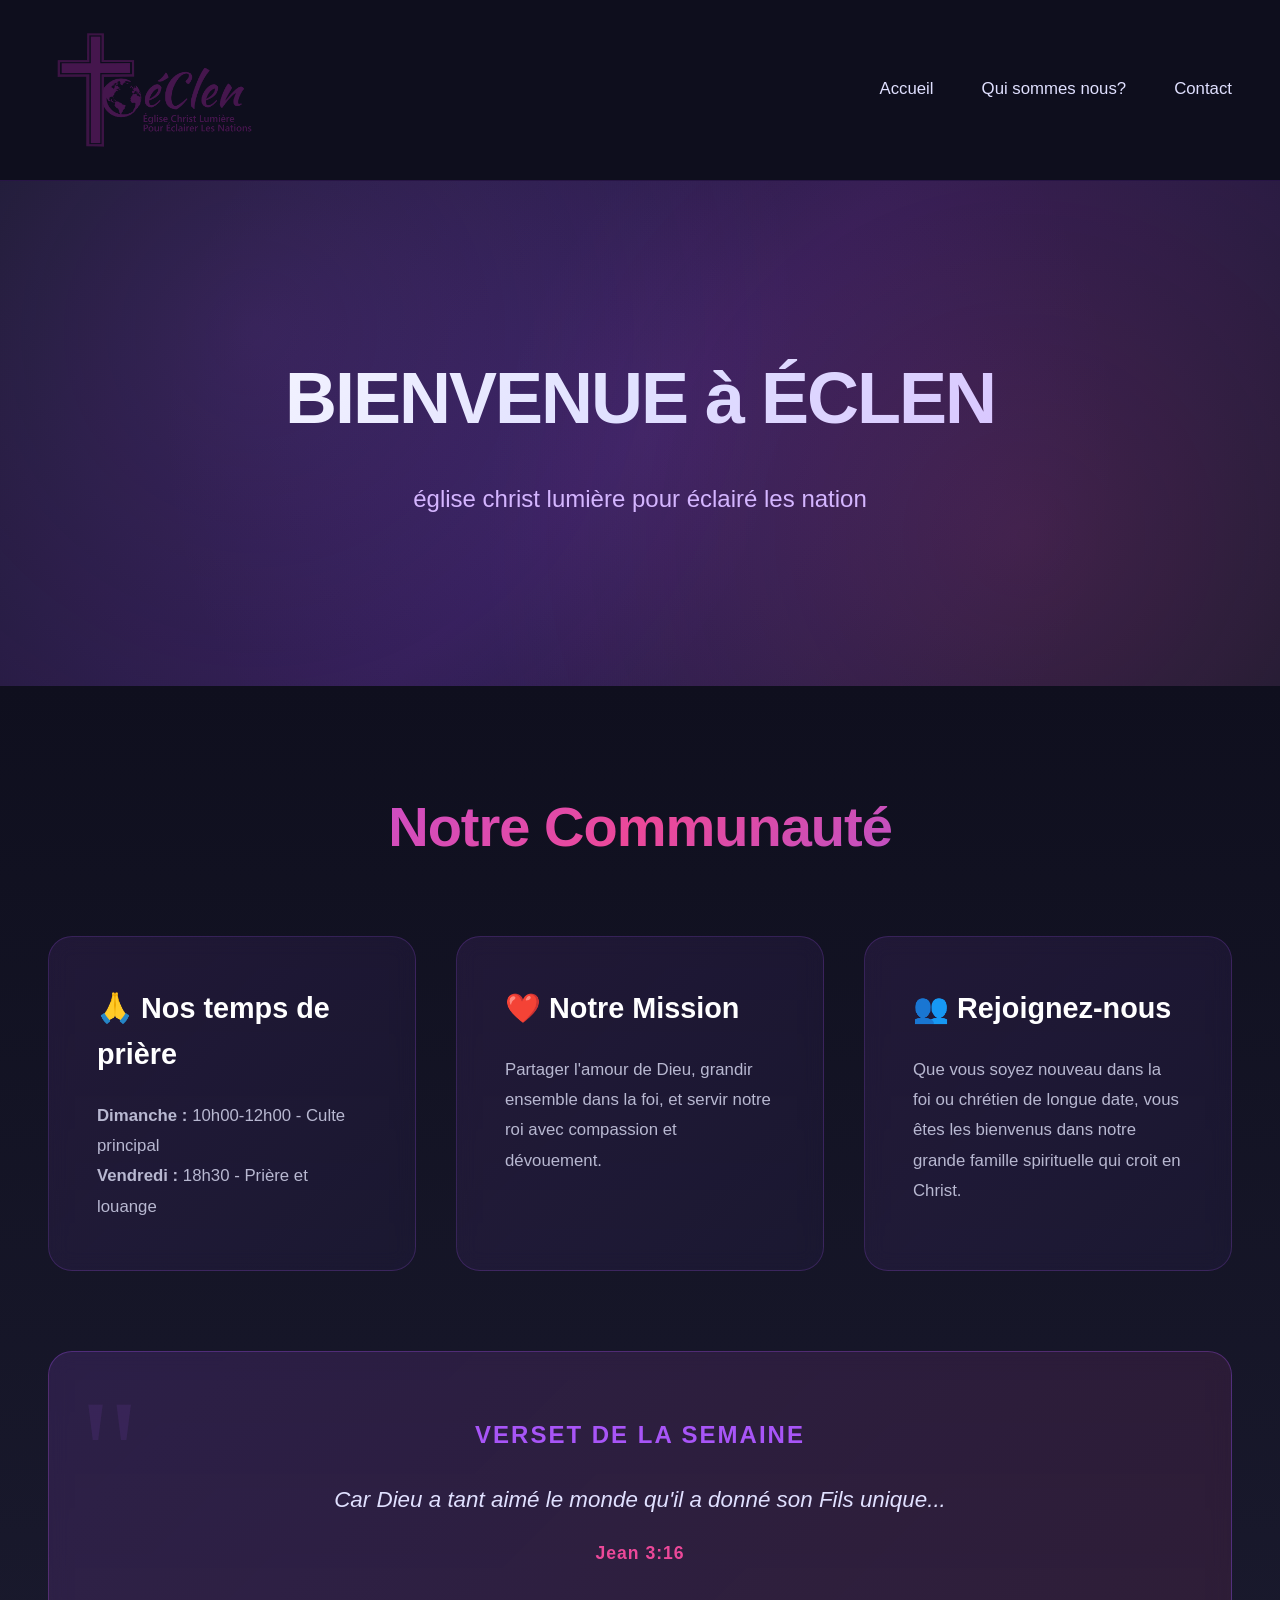
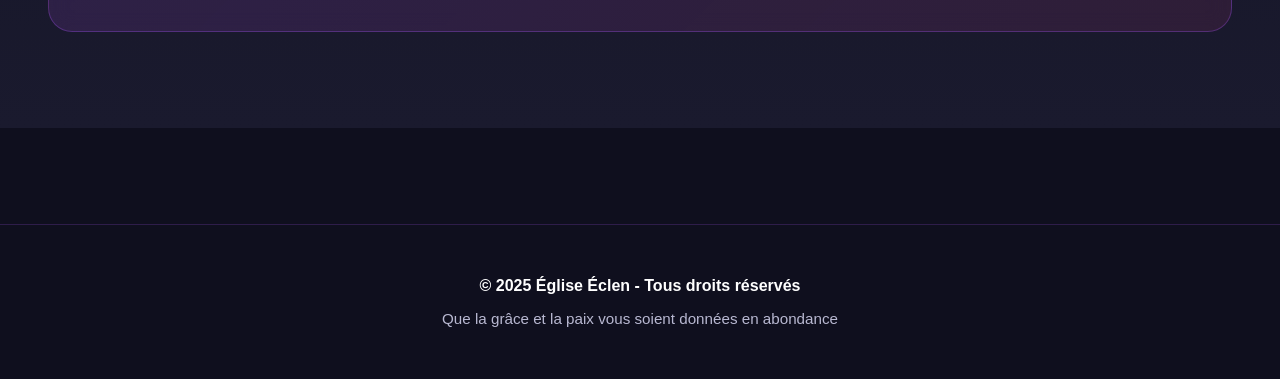
==== index.html @ d3961e93 "changement du nom de fichier index" ====
<!DOCTYPE html>
<html lang="fr">
<head>
    <meta charset="UTF-8">
    <meta name="viewport" content="width=device-width, initial-scale=1.0">
    <link rel="stylesheet" type="text/css" href="site-éclen.css">
    <script src="https://kit.fontawesome.com/113e359741.js" crossorigin="anonymous"></script>
    <title>Église Éclen Christ Lumière - Bienvenue</title>
</head>
<body>
    <header>
        <nav aria-label="Navigation principale">
            <img class="logo-taille" src="/image site-éclen/logo2.png" alt="Logo Éclen" class="logo-img">
            <!-- <div class="logo"><span class="logo-badge" aria-hidden="true">✝</span> Église Éclen Christ Lumière</div> -->
            <ul class="nav-links" role="menubar">
                <li role="none"><a role="menuitem" href="#" data-section="accueil" aria-label="Aller à l'accueil">Accueil</a></li>
                <li role="none"><a role="menuitem" href="#" data-section="Qui sommes nous?" aria-label="Aller à Qui sommes nous?">Qui sommes nous?</a></li>
                <li role="none"><a role="menuitem" href="#" data-section="contact" aria-label="Aller au contact">Contact</a></li>
            </ul>
        </nav>
    </header>

    <div class="hero" id="hero-section">
        <div class="hero-content">
            <h1>BIENVENUE à ÉCLEN</h1>
            <p>église christ lumière pour éclairé les nation</p>
        </div>
    </div>

    <div id="accueil" class="section active">
        <h2 class="section-title">Notre Communauté</h2>
        
        <div class="card-grid">
            <div class="card">
                <h3>🙏 Nos temps de prière</h3>
                <p><strong>Dimanche :</strong> 10h00-12h00 - Culte principal<br>
                <strong>Vendredi :</strong> 18h30 - Prière et louange</p>
            </div>

            <div class="card">
                <h3>❤️ Notre Mission</h3>
                <p>Partager l'amour de Dieu, grandir ensemble dans la foi, et servir notre roi avec compassion et dévouement.</p>
            </div>

            <div class="card">
                <h3>👥 Rejoignez-nous</h3>
                <p>Que vous soyez nouveau dans la foi ou chrétien de longue date, vous êtes les bienvenus dans notre grande famille spirituelle qui croit en Christ.</p>
            </div>
        </div>

        <div class="verse-box">
            <h3>Verset de la Semaine</h3>
            <p id="verseText">Chargement du verset...</p>
            <p id="verseRef" style="font-weight:600; margin-top:0.4rem;"></p>
        </div>
    </div>

    <div id="Qui sommes nous?" class="section">
        <h2 class="section-title">Qui sommes Nous?</h2>

        <div class="doc-section">
            <h3>📖 Enseignements Bibliques</h3>
            <p>Accédez à nos études bibliques, sermons enregistrés et ressources pour approfondir votre foi. Nos enseignements couvrent l'Ancien et le Nouveau Testament avec des applications pratiques pour la vie quotidienne.</p>
        </div>

        <div class="doc-section">
            <h3>📅 Calendrier des Événements</h3>
            <p><strong>évènement spécial :</strong></p>
            <ul>
                <li>5 : 7 Décembre : Séminaire : les exploits de la foi opérant dans l'église<picture>
                    <source media=""srcset="">
                    <img src="" alt="">
                </picture></li>
                <li>31 Décembre : La nuit des merveilles</li>
            </ul>
            <p style="margin-top: 1rem;"><strong>évènement d'église :</strong></p>
            <ul>
                <li>3 novembre : Réunion entre jeunes</li>
                <li>17 novembre : Sortie entre jeunes</li>
            </ul>
        </div>

        <div class="doc-section">
            <h3>🎓 les différents pôles</h3>
                        <ul>
                <li>l'évangélisation : l'évangélisation consiste à ramener des persones dans des église afin qu'il puisse voir si la parole que le pasteur peut utiliser va leur plaire ou pas. Elle sert aussi a apprenre dieux et montré que ses lui le vrai sauveur.<picture>
                    <source media=""srcset="">
                    <img src="" alt="">
                </picture></li>
                <li>École du dimanche : Les enfants sont très bien encadré avec de belle activités et de belle récompense et de bon animateur qui leur apprend tout sur la Bible.</li>
                <li>groupe musicale : ceci est un groupe auquelles vous jouer de la musique avec du piano, de la batterie, de la guitare et pleins d'autes instrument pour vivre votre culte d'une façon différente toutes tant vous amusant.</li>
                <li>Les cours de baptème : le baptème permet d'effacer les pécher et d'enter dans un nouveau monde avec dieux et permer ensuite de prendre la gouter qui est présenter par une responsable.</li>
            </ul>
            <p style="margin-top: 1rem;"><strong>groupes des jeunes :</strong></p>
            <ul>
                <li>la communication : il servent a publiés les vidéos sur le réseaux sociaux, gère les lives : youtube, instagram, facebook et tiktok et gère les photos du pasteur ainsi que ses interview.</li>
                <li>Les JGF(jeunes gens vous êtes fort) : groupes de prières pour les jeunes, il font des sortie pique-nique, des cultes des jeunes et plein d'activités. Et ses accèsible a tout le jeunes.</li>
            </ul>
        </div>
        

        <div class="doc-section">
            <h3>💒 Histoire de notre Église</h3>
            <p>Après avoir reçu le Seigneur Jésus-Christ en avril 2007, le Pasteur Davy-Gael Mouélé reçoit l'appel au ministère dans une vision durant la nuit du 20 janvier 2008, dans laquelle, le Seigneur lui donne la mission d'enseigner sa parole dans l'église. Cette vision sera confirmée le lendemain par l'Apotre Alain Patrick Tsengué, orateur invité dans leur église. Dès cet instant, sa vie et ses priorités vont changer, pour courrir derrière sa vocation en Christ. 10 ans plus tard en 2018, à Toulouse, lors de la Conférence Donne-toi tout entier, de l'évêque Dag Haward Mills, qu'il va entendre le Seigneur lui dire de commencer une église, qui sera en 2020. C'est ainsi que ÉCLEN débute avec un petit groupe de fidèles réunis dans une maison. Très vite, ils se retrouvent à 17 personnes dans la maison du couple pastoral, et envisage de trouver une salle de culte à Launaguet, lieu dans lequel l'église se développe jusqu'à 40 personnes et en 2023, le Saint-Esprit met dans le coeur de son serviteur, la vision de croissance sur sept ans en lui disant " LE PLUS PETIT DEVIENDRA UN MILLIER..." Ésaïe 60:22. A partir de cette parole prophétique, l'église adopte un plan de croissance 2023-2030, dont les premières étapes seront l'accès à un lieu de culte plus stable, ce qui deviendra le cas à l'adresse actuelle, et par la formation des membres afin de les transformer en disciples et en leaders équipés pour la moisson des âmes à la gloire du Seigneur Jésus-Christ. La vision de ÉCLEN est celle que tout chrétien doit "BRILLER EN CHRIST POUR LE RÉVÉLER AU MONDE" </p>
        </div>

        <div class="doc-section">
            <h3>📝 Déclaration de Foi</h3>
            <p>Nous croyons en un seul Dieu, Père, Fils et Saint-Esprit. Nous croyons en la Bible comme Parole inspirée de Dieu. Nous croyons au salut par la grâce, par le moyen de la foi en Jésus-Christ. Nous croyons en l'Église comme corps du Christ.</p>
        </div>
    </div>

    <div id="contact" class="section">
        <h2 class="section-title">Contactez-nous</h2>
        
        <div class="contact-form">
            <div class="success-message" id="successMessage" style="display:none;">
                ✓ Merci pour votre message ! Nous vous répondrons le plus rapidement possible.
            </div>
            
            <form id="contactForm" novalidate>
                <div class="form-group">
                    <label for="nom">Nom complet *</label>
                    <input type="text" id="nom" name="nom" required aria-required="true" aria-label="Nom complet">
                </div>

                <div class="form-group">
                    <label for="email">Email *</label>
                    <input type="email" id="email" name="email" required aria-required="true" aria-label="Adresse email">
                </div>

                <div class="form-group">
                    <label for="telephone">Téléphone</label>
                    <input type="tel" id="telephone" name="telephone" aria-label="Numéro de téléphone">
                </div>

                <div class="form-group">
                    <label for="sujet">Sujet *</label>
                    <input type="text" id="sujet" name="sujet" required aria-required="true" aria-label="Sujet du message">
                </div>

                <div class="form-group">
                    <label for="message">Message *</label>
                    <textarea id="message" name="message" required aria-required="true" aria-label="Message"></textarea>
                </div>

                <button type="submit" class="btn" aria-label="Envoyer le message">Envoyer le message</button>
            </form>
        </div>

        <div class="contact-info">
            <div class="info-card">
                <h4>📍 Adresse</h4>
                <p>5 rue de Montaugé<br>31200 Toulouse, France</p>
            </div>

            <div class="info-card">
                <h4>📞 Téléphone</h4>
                <p>+33 7 55 71 83 93</p>
            </div>

            <div class="info-card">
                <h4>✉️ Email</h4>
                <p>mdavygael@yahoo.fr</p>
            </div>

            <div class="info-card">
                <h4>chaîne des réseaux</h4>
                <div class="social-links">
                    <a href="https://youtube.com/@eclenchurch3410?si=pb3S9BUdx6TxLq3N" target="_blank" rel="noopener noreferrer" aria-label="Chaîne YouTube ÉCLEN">
                        <i class="fa-brands fa-youtube" aria-hidden="true"></i>
                        <span>Chaîne YouTube</span>
                    </a>

                    <a href="https://www.facebook.com/share/163xhKUa7B/?mibextid=wwXIfr" target="_blank" rel="noopener noreferrer" aria-label="Page Facebook ÉCLEN">
                        <i class="fa-brands fa-facebook" aria-hidden="true"></i>
                        <span>Chaîne Facebook</span>
                    </a>

                    <a href="https://www.instagram.com/eclenchurch/" target="_blank" rel="noopener noreferrer" aria-label="Instagram ÉCLEN">
                        <i class="fa-brands fa-instagram" aria-hidden="true"></i>
                        <span>Chaîne Instagram</span>
                    </a>

                    <a href="https://www.tiktok.com/@eclen.church31" target="_blank" rel="noopener noreferrer" aria-label="TikTok ÉCLEN">
                        <i class="fa-brands fa-tiktok" aria-hidden="true"></i>
                        <span>Chaîne TikTok</span>
                    </a>
                </div>
             </div>
        </div>
    </div>

    <footer>
        <p>&copy; 2025 Église Éclen - Tous droits réservés</p>
        <p style="margin-top: 0.5rem; font-size: 0.95rem;">Que la grâce et la paix vous soient données en abondance</p>
    </footer>

    <script type="text/javascript" src="https://cdn.jsdelivr.net/npm/@emailjs/browser@4/dist/email.min.js"></script>
    <script src="site-éclen.js"></script>
</body>
</html>
---- site-éclen.css ----
* {
            margin: 0;
            padding: 0;
            box-sizing: border-box;
        }

        a {
            outline: none;
            text-decoration: none;
        }

        a:link {
            color: white;
        }

        a:visited {
            color: white;
        }

        a:focus {
            color: #1a1a2e;
        }

        a:hover {
            color: rgba(191, 128, 250, 0.4);
            transition: width 0.3s ease;
        }

        body {
            font-family: 'Inter', -apple-system, BlinkMacSystemFont, 'Segoe UI', sans-serif;
            line-height: 1.6;
            color: #1a1a2e;
            background: #0f0f1e;
            overflow-x: hidden;
        }

        header {
            background: rgba(15, 15, 30, 0.95);
            backdrop-filter: blur(10px);
            border-bottom: 1px solid rgba(147, 51, 234, 0.2);
            padding: 1.5rem 0;
            position: sticky;
            top: 0;
            z-index: 1000;
            animation: slideDown 0.5s ease-out;
        }

        @keyframes slideDown {
            from {
                transform: translateY(-100%);
                opacity: 0;
            }
            to {
                transform: translateY(0);
                opacity: 1;
            }
        }

        nav {
            max-width: 1400px;
            margin: 0 auto;
            display: flex;
            justify-content: space-between;
            align-items: center;
            padding: 0 3rem;
        }

        .logo {
            font-size: 1.8rem;
            font-weight: 800;
            background: linear-gradient(135deg, #a855f7, #ec4899, #8b5cf6);
            -webkit-background-clip: text;
            -webkit-text-fill-color: transparent;
            background-clip: text;
            display: flex;
            align-items: center;
            gap: 0.7rem;
            letter-spacing: -0.5px;
        }

        /* remplacez la pseudo-élément .logo::before par une simple croix (plus petite, sans carré) */
        .logo-badge {
            display: inline-flex;
            align-items: center;
            justify-content: center;
            font-size: 1.6rem;       /* taille de la croix */
            font-weight: 700;
            color: #ec48ade5;          /* couleur de la croix */
            background: transparent; /* plus de fond */
            width: auto;
            height: auto;
            min-width: 0;
            padding: 0;
            border-radius: 0;
            box-shadow: none;
            margin-right: 0.5rem;
            line-height: 1;
            animation: none;
        }

        @keyframes glow {
            0%, 100% {
                filter: drop-shadow(0 0 10px rgba(168, 85, 247, 0.5));
            }
            50% {
                filter: drop-shadow(0 0 20px rgba(168, 85, 247, 0.8));
            }
        }

        .nav-links {
            display: flex;
            gap: 3rem;
            list-style: none;
        }

        .nav-links a {
            color: #e0e0ff;
            text-decoration: none;
            font-size: 1.05rem;
            font-weight: 500;
            position: relative;
            transition: all 0.3s ease;
        }

        .nav-links a::after {
            content: '';
            position: absolute;
            bottom: -5px;
            left: 0;
            width: 0;
            height: 2px;
            background: linear-gradient(90deg, #a855f7, #ec4899);
            transition: width 0.3s ease;
        }

        .nav-links a:hover {
            color: #a855f7;
        }

        .nav-links a:hover::after {
            width: 100%;
        }

        /* Styles réutilisables pour les liens de nav */
        .brand-links a,
        .nav-link {
        display: inline-flex;
        align-items: center;
        gap: 0.4rem;
        color: inherit;
        text-decoration: none;
        padding: 0.18rem 0.3rem;
        border-radius: 6px;
        transition: color .18s ease, background-color .18s ease, transform .08s ease;
        border-bottom: 2px solid transparent;
        }

        .brand-links a:hover,
        .brand-link:hover {
        color: #c00;
        background-color: rgba(255,0,0,0.04);
        transform: translateY(-1px);
        border-bottom-color: #FF0000;
        }

        .brand-links a:focus,
        .brand-link:focus {
        outline: 3px solid rgba(0,0,0,0.08);
        outline-offset: 3px;
        }

        /* ajustement icône */
        .brand-link .fa-youtube { font-size: 1.05em; }

        .hero {
            position: relative;
            background: linear-gradient(135deg, #1a1a2e 0%, #2d1b4e 50%, #1a1a2e 100%);
            color: white;
            text-align: center;
            padding: 10rem 2rem 8rem;
            overflow: hidden;
        }

        .hero::before {
            content: '';
            position: absolute;
            top: 0;
            left: 0;
            right: 0;
            bottom: 0;
            background: 
                radial-gradient(circle at 20% 30%, rgba(168, 85, 247, 0.15) 0%, transparent 50%),
                radial-gradient(circle at 80% 70%, rgba(236, 72, 153, 0.15) 0%, transparent 50%),
                radial-gradient(circle at 50% 50%, rgba(139, 92, 246, 0.1) 0%, transparent 70%);
            animation: pulse 8s ease-in-out infinite;
        }

        @keyframes pulse {
            0%, 100% {
                opacity: 0.5;
            }
            50% {
                opacity: 1;
            }
        }

        .hero-content {
            position: relative;
            z-index: 1;
        }

        .hero h1 {
            font-size: 4.5rem;
            margin-bottom: 1.5rem;
            font-weight: 900;
            background: linear-gradient(135deg, #ffffff, #e0e0ff, #d4b5ff);
            -webkit-background-clip: text;
            -webkit-text-fill-color: transparent;
            background-clip: text;
            animation: fadeInUp 1s ease-out;
            letter-spacing: -2px;
        }

        @keyframes fadeInUp {
            from {
                opacity: 0;
                transform: translateY(30px);
            }
            to {
                opacity: 1;
                transform: translateY(0);
            }
        }

        .hero p {
            font-size: 1.5rem;
            margin-bottom: 2.5rem;
            color: #d4b5ff;
            animation: fadeInUp 1s ease-out 0.2s both;
            font-weight: 300;
        }

        .section {
            max-width: 1400px;
            margin: 0 auto;
            padding: 6rem 3rem;
            display: none;
            background: linear-gradient(180deg, #0f0f1e 0%, #1a1a2e 100%);
        }

        .section.active {
            display: block;
            animation: fadeIn 0.5s ease-out;
        }

        @keyframes fadeIn {
            from {
                opacity: 0;
            }
            to {
                opacity: 1;
            }
        }

        .section-title {
            text-align: center;
            color: #ffffff;
            margin-bottom: 4rem;
            font-size: 3.5rem;
            font-weight: 800;
            background: linear-gradient(135deg, #a855f7, #ec4899, #8b5cf6);
            -webkit-background-clip: text;
            -webkit-text-fill-color: transparent;
            background-clip: text;
            letter-spacing: -1px;
        }

        .card-grid {
            display: grid;
            grid-template-columns: repeat(auto-fit, minmax(350px, 1fr));
            gap: 2.5rem;
            margin-top: 3rem;
        }

        .card {
            background: linear-gradient(135deg, rgba(168, 85, 247, 0.1), rgba(139, 92, 246, 0.05));
            backdrop-filter: blur(10px);
            border: 1px solid rgba(168, 85, 247, 0.2);
            padding: 3rem;
            border-radius: 24px;
            transition: all 0.4s cubic-bezier(0.4, 0, 0.2, 1);
            position: relative;
            overflow: hidden;
        }

        .card::before {
            content: '';
            position: absolute;
            top: 0;
            left: 0;
            right: 0;
            bottom: 0;
            background: linear-gradient(135deg, rgba(168, 85, 247, 0.1), rgba(236, 72, 153, 0.1));
            opacity: 0;
            transition: opacity 0.4s ease;
        }

        .card:hover {
            transform: translateY(-10px) scale(1.02);
            border-color: rgba(168, 85, 247, 0.5);
            box-shadow: 0 20px 60px rgba(168, 85, 247, 0.3);
        }

        .card:hover::before {
            opacity: 1;
        }

        .card h3 {
            color: #ffffff;
            margin-bottom: 1.5rem;
            font-size: 1.8rem;
            font-weight: 700;
            position: relative;
            z-index: 1;
        }

        .card p {
            color: #b8b8d1;
            line-height: 1.8;
            font-size: 1.05rem;
            position: relative;
            z-index: 1;
        }

        .doc-section {
            background: linear-gradient(135deg, rgba(168, 85, 247, 0.15), rgba(139, 92, 246, 0.1));
            backdrop-filter: blur(10px);
            padding: 2.5rem;
            border-radius: 20px;
            margin-bottom: 2.5rem;
            border-left: 4px solid #a855f7;
            border: 1px solid rgba(168, 85, 247, 0.3);
            transition: all 0.3s ease;
        }

        .doc-section:hover {
            transform: translateX(10px);
            border-color: #a855f7;
            box-shadow: -10px 0 30px rgba(168, 85, 247, 0.2);
        }

        .doc-section h3 {
            color: #ffffff;
            margin-bottom: 1.2rem;
            font-size: 1.6rem;
            font-weight: 700;
        }

        .doc-section p, .doc-section ul {
            color: #b8b8d1;
            line-height: 1.8;
        }

        .doc-section ul {
            margin-left: 2rem;
            margin-top: 1rem;
        }

        .doc-section li {
            margin-bottom: 0.5rem;
        }

        .contact-form {
            max-width: 700px;
            margin: 3rem auto;
            background: linear-gradient(135deg, rgba(168, 85, 247, 0.1), rgba(139, 92, 246, 0.05));
            backdrop-filter: blur(10px);
            padding: 3rem;
            border-radius: 24px;
            border: 1px solid rgba(168, 85, 247, 0.2);
            box-shadow: 0 10px 40px rgba(168, 85, 247, 0.2);
        }

        .form-group {
            margin-bottom: 2rem;
        }

        .form-group label {
            display: block;
            margin-bottom: 0.8rem;
            color: #e0e0ff;
            font-weight: 600;
            font-size: 1.05rem;
        }

        .form-group input,
        .form-group textarea {
            width: 100%;
            padding: 1rem 1.2rem;
            background: rgba(26, 26, 46, 0.6);
            border: 2px solid rgba(168, 85, 247, 0.3);
            border-radius: 12px;
            font-family: inherit;
            color: #ffffff;
            font-size: 1rem;
            transition: all 0.3s ease;
        }

        .form-group input:focus,
        .form-group textarea:focus {
            outline: none;
            border-color: #a855f7;
            background: rgba(26, 26, 46, 0.8);
            box-shadow: 0 0 20px rgba(168, 85, 247, 0.3);
        }

        .form-group textarea {
            resize: vertical;
            min-height: 180px;
        }

        .btn {
            background: linear-gradient(135deg, #a855f7, #ec4899);
            color: white;
            padding: 1.2rem 3rem;
            border: none;
            border-radius: 12px;
            cursor: pointer;
            font-size: 1.1rem;
            font-weight: 600;
            transition: all 0.3s ease;
            width: 100%;
            letter-spacing: 0.5px;
            text-transform: uppercase;
        }

        .btn:hover {
            transform: translateY(-2px);
            box-shadow: 0 10px 30px rgba(168, 85, 247, 0.4);
            background: linear-gradient(135deg, #9333ea, #db2777);
        }

        .contact-info {
            display: grid;
            grid-template-columns: repeat(auto-fit, minmax(280px, 1fr));
            gap: 2rem;
            margin-top: 4rem;
        }

        .info-card {
            text-align: center;
            padding: 2.5rem;
            background: linear-gradient(135deg, rgba(168, 85, 247, 0.1), rgba(139, 92, 246, 0.05));
            backdrop-filter: blur(10px);
            border-radius: 20px;
            border: 1px solid rgba(168, 85, 247, 0.2);
            transition: all 0.3s ease;
        }

        .info-card:hover {
            transform: translateY(-5px);
            border-color: #a855f7;
            box-shadow: 0 15px 40px rgba(168, 85, 247, 0.3);
        }

        .info-card h4 {
            color: #ffffff;
            margin-bottom: 1rem;
            font-size: 1.3rem;
            font-weight: 700;
        }

        .info-card p {
            color: #b8b8d1;
            line-height: 1.8;
        }

        /* centrer les liens de réseaux et appliquer le style similaire aux liens de nav */
        .info-card .social-links {
          display: flex;
          flex-direction: column;
          align-items: center;
          gap: 0.45rem;
          padding-top: 0.35rem;
        }

        .info-card .social-links .brand-link {
          display: inline-flex;
          align-items: center;
          gap: 0.45rem;
          color: inherit;
          text-decoration: none;
          padding: 0.25rem 0.6rem;
          border-radius: 6px;
          transition: color .18s ease, background-color .18s ease, transform .08s ease;
          border-bottom: 2px solid transparent;
        }

        .info-card .social-links .brand-link i {
          font-size: 1.05em;
          margin-right: 0; /* l'espace est géré par gap */
        }

        /* couleurs spécifiques pour chaque icône (optionnel) */
        .info-card .social-links .fa-youtube { color: #FF0000; }
        .info-card .social-links .fa-facebook { color: #036ea0; }
        .info-card .social-links .fa-instagram { color: #C13584; }
        .info-card .social-links .fa-tiktok { color: #000; }

        /* hover / focus */
        .info-card .social-links .brand-link:hover {
          background-color: rgba(0,0,0,0.04);
          transform: translateY(-1px);
          border-bottom-color: currentColor;
        }
        .info-card .social-links .brand-link:focus {
          outline: 3px solid rgba(0,0,0,0.08);
          outline-offset: 3px;
        }

        footer {
            background: rgba(15, 15, 30, 0.95);
            border-top: 1px solid rgba(168, 85, 247, 0.2);
            color: #b8b8d1;
            text-align: center;
            padding: 3rem 2rem;
            margin-top: 6rem;
        }

        footer p:first-child {
            color: #ffffff;
            font-weight: 600;
            margin-bottom: 0.5rem;
        }

        .success-message {
            background: linear-gradient(135deg, rgba(34, 197, 94, 0.2), rgba(22, 163, 74, 0.1));
            color: #86efac;
            padding: 1.2rem;
            border-radius: 12px;
            margin-bottom: 1.5rem;
            display: none;
            border: 1px solid rgba(34, 197, 94, 0.3);
        }

        .verse-box {
            margin-top: 5rem;
            text-align: center;
            padding: 4rem 3rem;
            background: linear-gradient(135deg, rgba(168, 85, 247, 0.15), rgba(236, 72, 153, 0.1));
            backdrop-filter: blur(10px);
            border-radius: 24px;
            border: 1px solid rgba(168, 85, 247, 0.3);
            position: relative;
            overflow: hidden;
        }

        .verse-box::before {
            content: '"';
            position: absolute;
            top: -20px;
            left: 30px;
            font-size: 150px;
            color: rgba(168, 85, 247, 0.1);
            font-family: Georgia, serif;
        }

        .verse-box h3 {
            color: #a855f7;
            margin-bottom: 1.5rem;
            font-size: 1.5rem;
            font-weight: 700;
            text-transform: uppercase;
            letter-spacing: 2px;
        }

        .verse-box p:first-of-type {
            font-size: 1.4rem;
            font-style: italic;
            color: #e0e0ff;
            line-height: 2;
            margin-bottom: 1rem;
            position: relative;
            z-index: 1;
        }

        .verse-box p:last-of-type {
            color: #ec4899;
            font-weight: 700;
            font-size: 1.1rem;
            letter-spacing: 1px;
        }
        .logo-taille {
            width: 18%;
        }

        @media (max-width: 768px) {
            nav {
                padding: 0 1.5rem;
            }

            .nav-links {
                gap: 1.5rem;
            }

            .hero h1 {
                font-size: 2.5rem;
            }

            .hero p {
                font-size: 1.1rem;
            }

            .section {
                padding: 3rem 1.5rem;
            }

            .section-title {
                font-size: 2.5rem;
            }

            .card-grid {
                grid-template-columns: 1fr;
            }

                /* ajuste la taille du badge sur petits écrans */
            .logo-badge {
                width: 24px;
                height: 44px;
                font-size: 1.1rem;
            }
            .logo-taille {
                width: 24px;
            }
        }
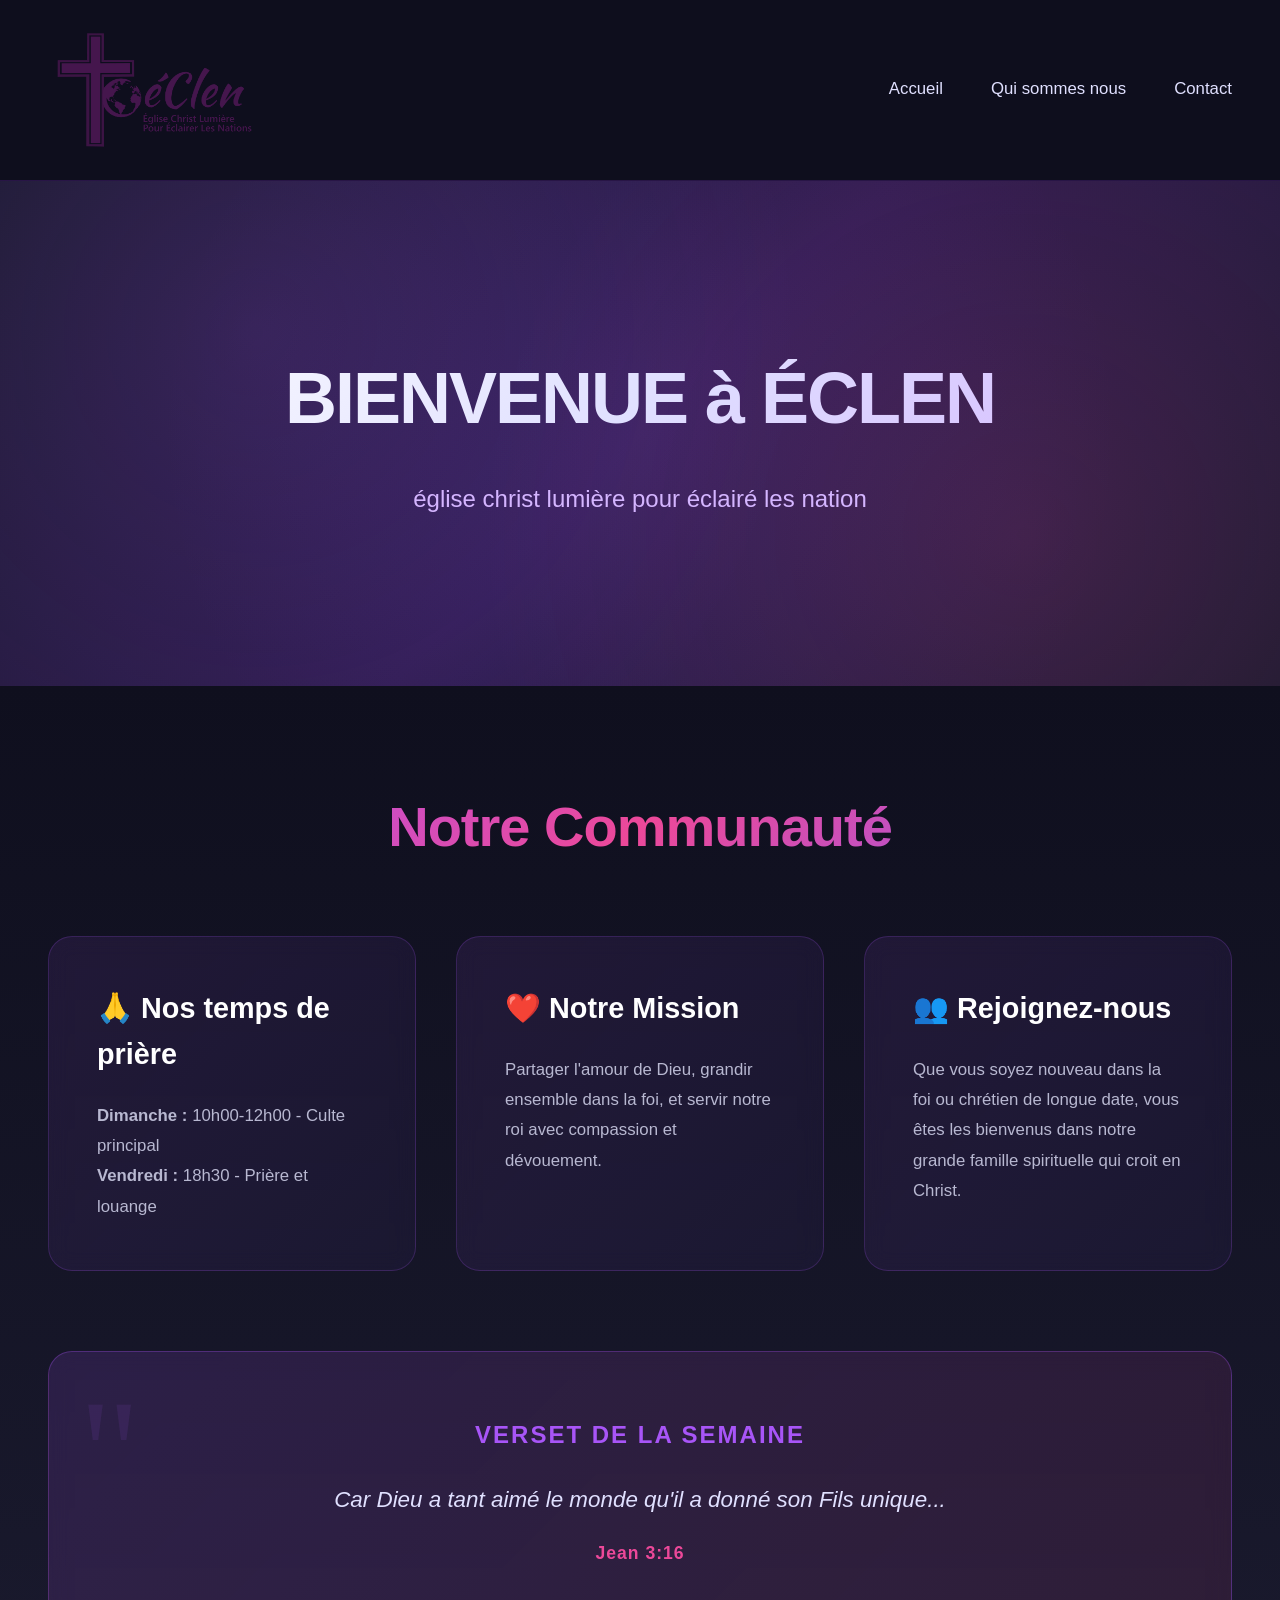
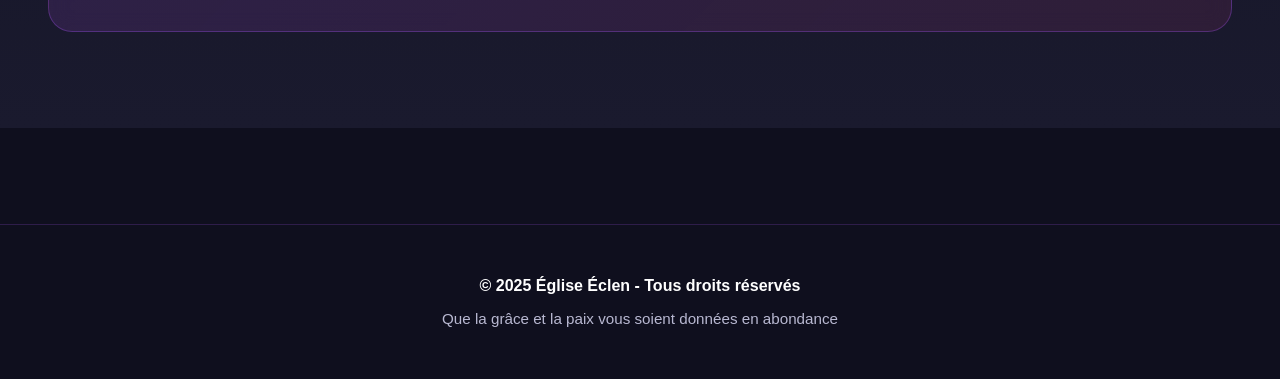
==== commit 0041747a: "enlèvementde l'accent sur le qui sommes nous" ====
--- a/index.html
+++ b/index.html
@@ -14,7 +14,7 @@
             <!-- <div class="logo"><span class="logo-badge" aria-hidden="true">✝</span> Église Éclen Christ Lumière</div> -->
             <ul class="nav-links" role="menubar">
                 <li role="none"><a role="menuitem" href="#" data-section="accueil" aria-label="Aller à l'accueil">Accueil</a></li>
-                <li role="none"><a role="menuitem" href="#" data-section="Qui sommes nous?" aria-label="Aller à Qui sommes nous?">Qui sommes nous?</a></li>
+                <li role="none"><a role="menuitem" href="#" data-section="Qui sommes nous" aria-label="Aller à Qui sommes nous">Qui sommes nous</a></li>
                 <li role="none"><a role="menuitem" href="#" data-section="contact" aria-label="Aller au contact">Contact</a></li>
             </ul>
         </nav>
@@ -55,8 +55,8 @@
         </div>
     </div>
 
-    <div id="Qui sommes nous?" class="section">
-        <h2 class="section-title">Qui sommes Nous?</h2>
+    <div id="Qui sommes nous" class="section">
+        <h2 class="section-title">Qui sommes Nous</h2>
 
         <div class="doc-section">
             <h3>📖 Enseignements Bibliques</h3>
--- a/site-éclen.css
+++ b/site-éclen.css
@@ -600,11 +600,15 @@
             }
 
             .nav-links {
-                gap: 1.5rem;
+                gap: 1.1rem;
+            }
+
+            .nav-links a {
+                font-size: 0.95rem;
             }
 
             .hero h1 {
-                font-size: 2.5rem;
+                font-size: 1.7rem;
             }
 
             .hero p {
@@ -630,6 +634,6 @@
                 font-size: 1.1rem;
             }
             .logo-taille {
-                width: 24px;
+                width: 15%;
             }
         }
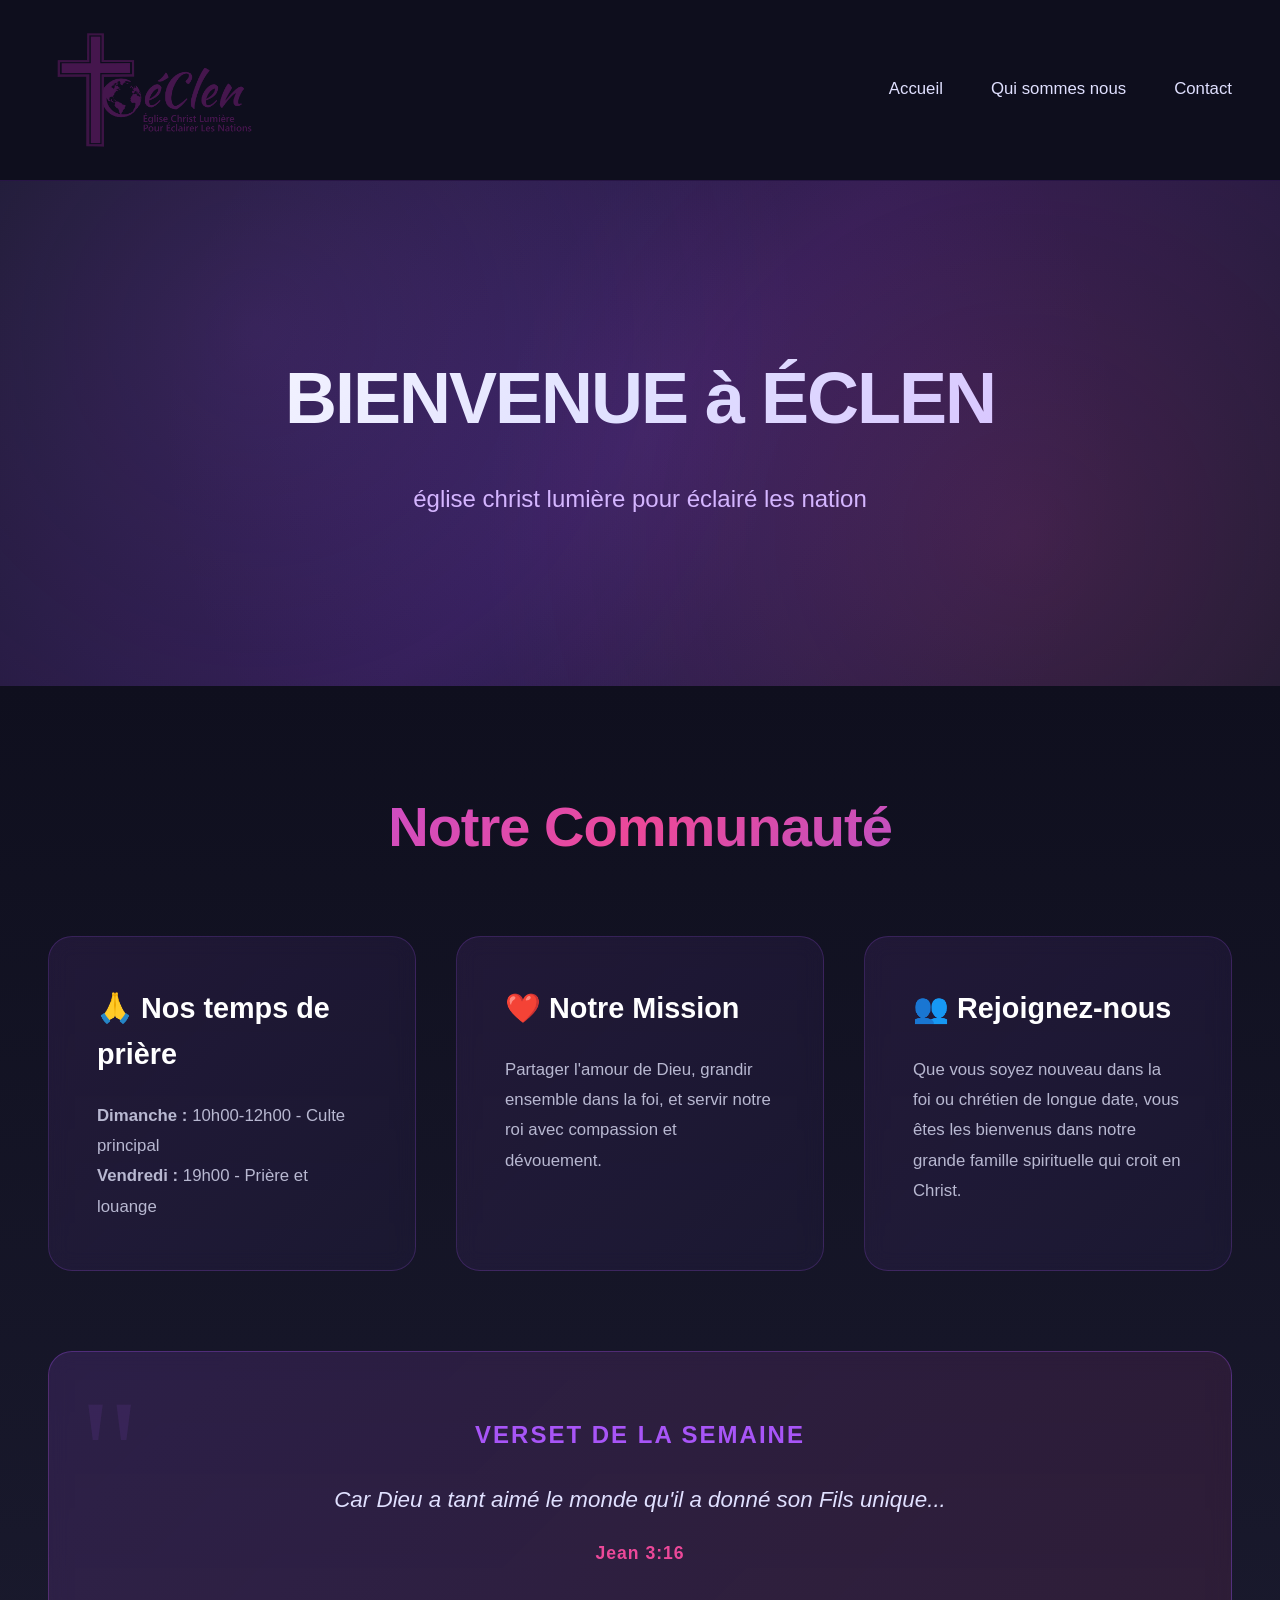
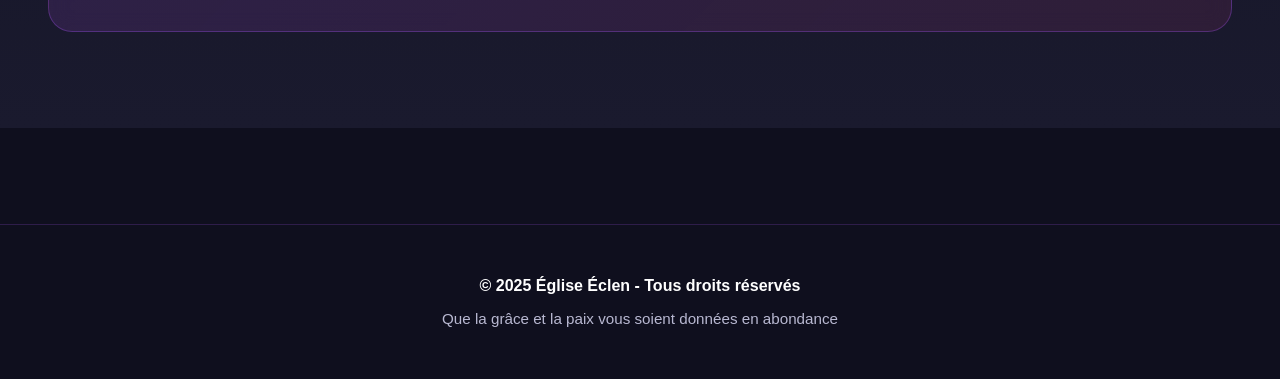
==== commit fa5a8d5f: "changement d'heure pour le vendredi" ====
--- a/index.html
+++ b/index.html
@@ -34,7 +34,7 @@
             <div class="card">
                 <h3>🙏 Nos temps de prière</h3>
                 <p><strong>Dimanche :</strong> 10h00-12h00 - Culte principal<br>
-                <strong>Vendredi :</strong> 18h30 - Prière et louange</p>
+                <strong>Vendredi :</strong> 19h00 - Prière et louange</p>
             </div>
 
             <div class="card">
@@ -59,12 +59,12 @@
         <h2 class="section-title">Qui sommes Nous</h2>
 
         <div class="doc-section">
-            <h3>📖 Enseignements Bibliques</h3>
+            <h3><i class="fa-solid fa-address-book"></i> Enseignements Bibliques</h3>
             <p>Accédez à nos études bibliques, sermons enregistrés et ressources pour approfondir votre foi. Nos enseignements couvrent l'Ancien et le Nouveau Testament avec des applications pratiques pour la vie quotidienne.</p>
         </div>
 
         <div class="doc-section">
-            <h3>📅 Calendrier des Événements</h3>
+            <h3><i class="fa-solid fa-calendar-days"></i> Calendrier des Événements</h3>
             <p><strong>évènement spécial :</strong></p>
             <ul>
                 <li>5 : 7 Décembre : Séminaire : les exploits de la foi opérant dans l'église<picture>
@@ -81,7 +81,7 @@
         </div>
 
         <div class="doc-section">
-            <h3>🎓 les différents pôles</h3>
+            <h3><i class=></i><i class="fa-solid fa-suitcase"></i> les différents pôles</h3>
                         <ul>
                 <li>l'évangélisation : l'évangélisation consiste à ramener des persones dans des église afin qu'il puisse voir si la parole que le pasteur peut utiliser va leur plaire ou pas. Elle sert aussi a apprenre dieux et montré que ses lui le vrai sauveur.<picture>
                     <source media=""srcset="">
@@ -100,12 +100,12 @@
         
 
         <div class="doc-section">
-            <h3>💒 Histoire de notre Église</h3>
+            <h3><i class="fa-solid fa-house"></i> Histoire de notre Église</h3>
             <p>Après avoir reçu le Seigneur Jésus-Christ en avril 2007, le Pasteur Davy-Gael Mouélé reçoit l'appel au ministère dans une vision durant la nuit du 20 janvier 2008, dans laquelle, le Seigneur lui donne la mission d'enseigner sa parole dans l'église. Cette vision sera confirmée le lendemain par l'Apotre Alain Patrick Tsengué, orateur invité dans leur église. Dès cet instant, sa vie et ses priorités vont changer, pour courrir derrière sa vocation en Christ. 10 ans plus tard en 2018, à Toulouse, lors de la Conférence Donne-toi tout entier, de l'évêque Dag Haward Mills, qu'il va entendre le Seigneur lui dire de commencer une église, qui sera en 2020. C'est ainsi que ÉCLEN débute avec un petit groupe de fidèles réunis dans une maison. Très vite, ils se retrouvent à 17 personnes dans la maison du couple pastoral, et envisage de trouver une salle de culte à Launaguet, lieu dans lequel l'église se développe jusqu'à 40 personnes et en 2023, le Saint-Esprit met dans le coeur de son serviteur, la vision de croissance sur sept ans en lui disant " LE PLUS PETIT DEVIENDRA UN MILLIER..." Ésaïe 60:22. A partir de cette parole prophétique, l'église adopte un plan de croissance 2023-2030, dont les premières étapes seront l'accès à un lieu de culte plus stable, ce qui deviendra le cas à l'adresse actuelle, et par la formation des membres afin de les transformer en disciples et en leaders équipés pour la moisson des âmes à la gloire du Seigneur Jésus-Christ. La vision de ÉCLEN est celle que tout chrétien doit "BRILLER EN CHRIST POUR LE RÉVÉLER AU MONDE" </p>
         </div>
 
         <div class="doc-section">
-            <h3>📝 Déclaration de Foi</h3>
+            <h3><i class="fa-solid fa-file"></i> Déclaration de Foi</h3>
             <p>Nous croyons en un seul Dieu, Père, Fils et Saint-Esprit. Nous croyons en la Bible comme Parole inspirée de Dieu. Nous croyons au salut par la grâce, par le moyen de la foi en Jésus-Christ. Nous croyons en l'Église comme corps du Christ.</p>
         </div>
     </div>
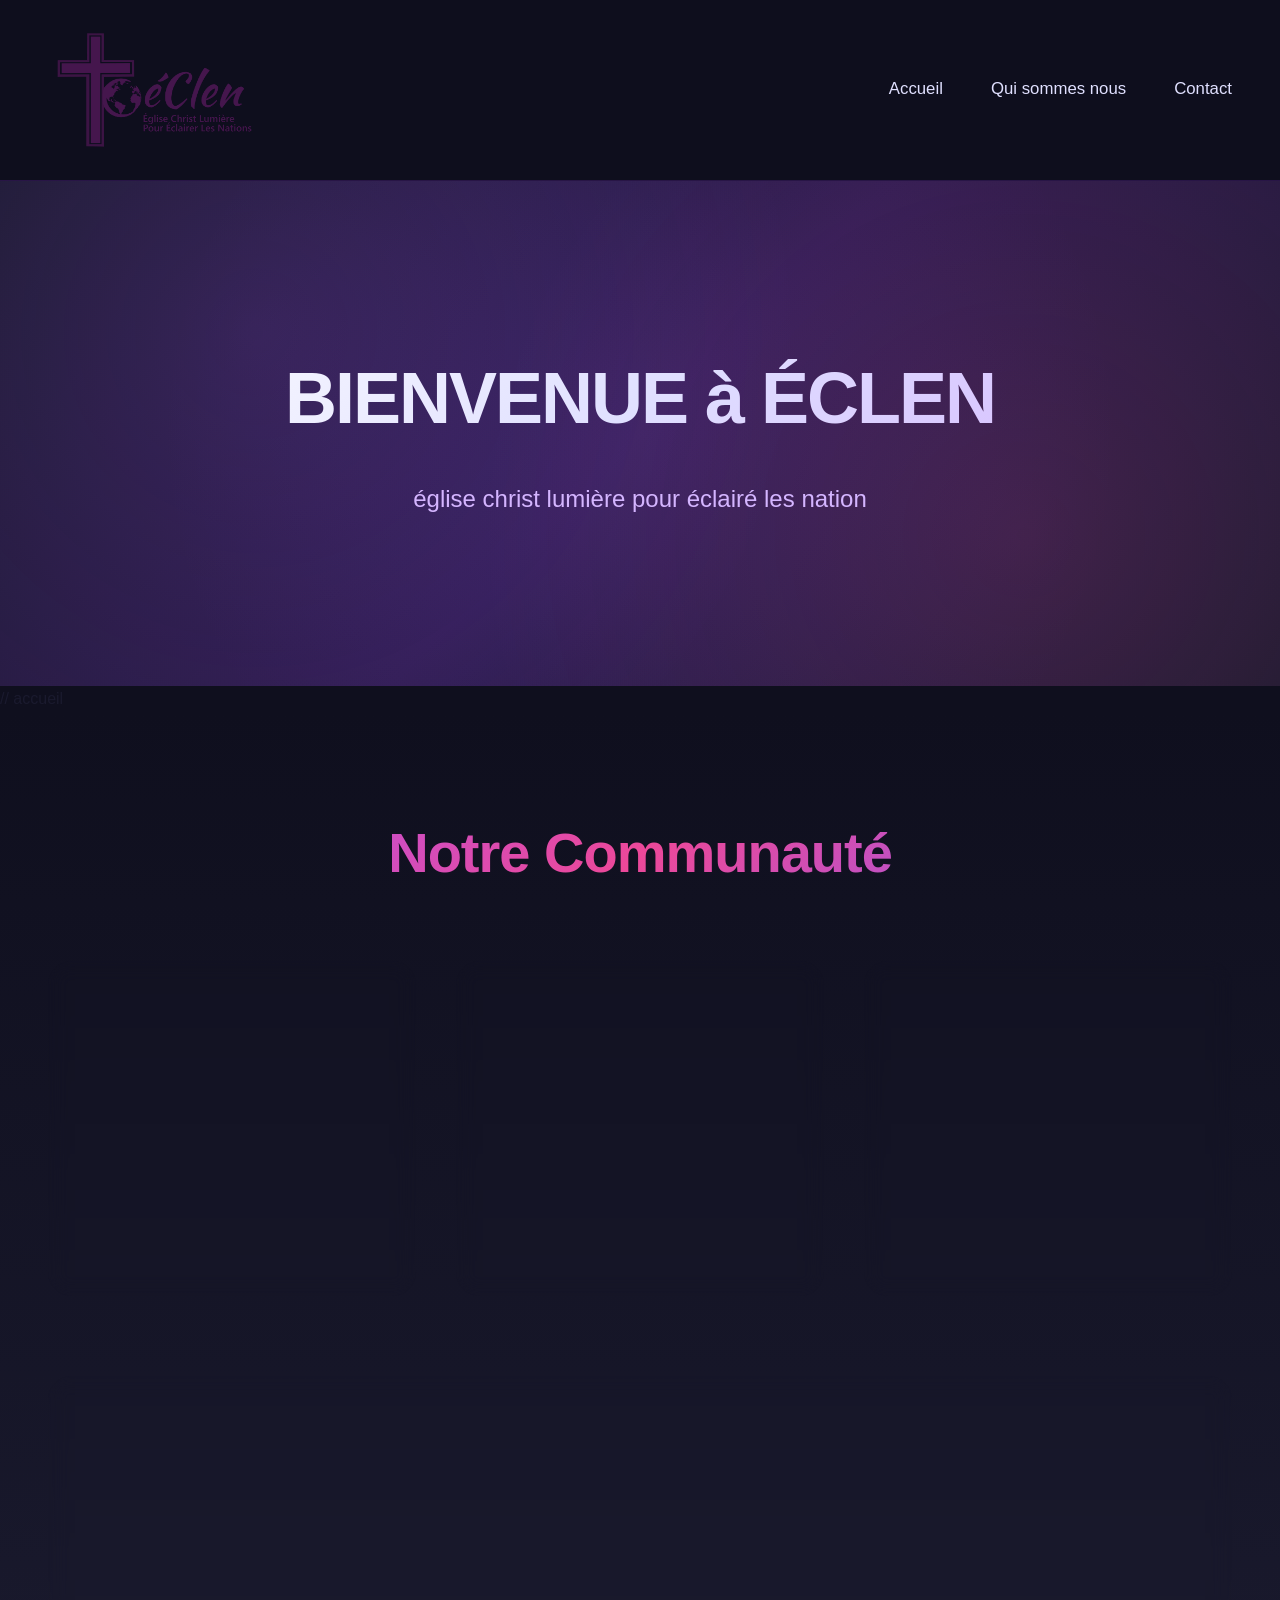
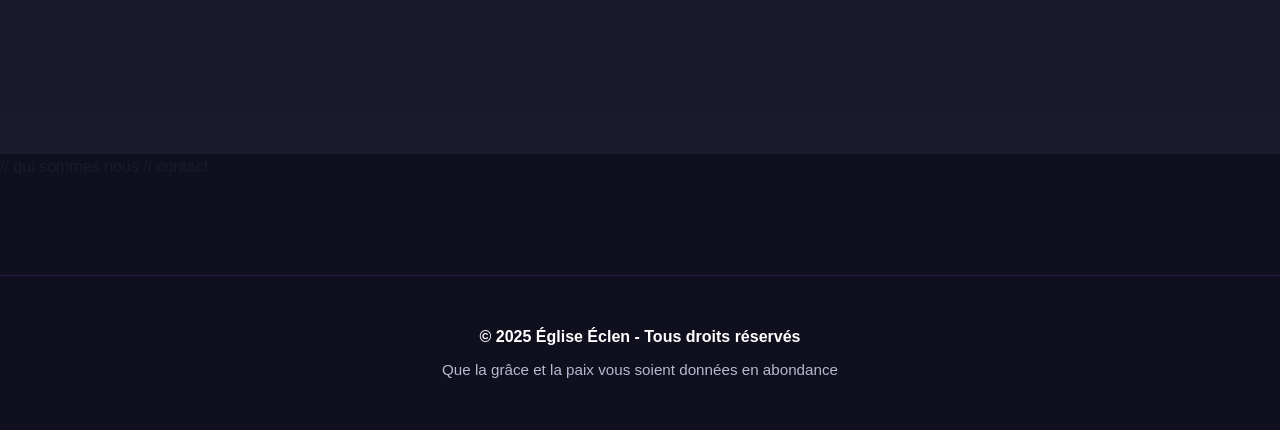
==== commit 1280ae36: "modification du code html" ====
--- a/index.html
+++ b/index.html
@@ -26,7 +26,7 @@
             <p>église christ lumière pour éclairé les nation</p>
         </div>
     </div>
-
+    // accueil
     <div id="accueil" class="section active">
         <h2 class="section-title">Notre Communauté</h2>
         
@@ -54,7 +54,7 @@
             <p id="verseRef" style="font-weight:600; margin-top:0.4rem;"></p>
         </div>
     </div>
-
+    // qui sommes nous
     <div id="Qui sommes nous" class="section">
         <h2 class="section-title">Qui sommes Nous</h2>
 
@@ -109,7 +109,7 @@
             <p>Nous croyons en un seul Dieu, Père, Fils et Saint-Esprit. Nous croyons en la Bible comme Parole inspirée de Dieu. Nous croyons au salut par la grâce, par le moyen de la foi en Jésus-Christ. Nous croyons en l'Église comme corps du Christ.</p>
         </div>
     </div>
-
+    // contact
     <div id="contact" class="section">
         <h2 class="section-title">Contactez-nous</h2>
         
